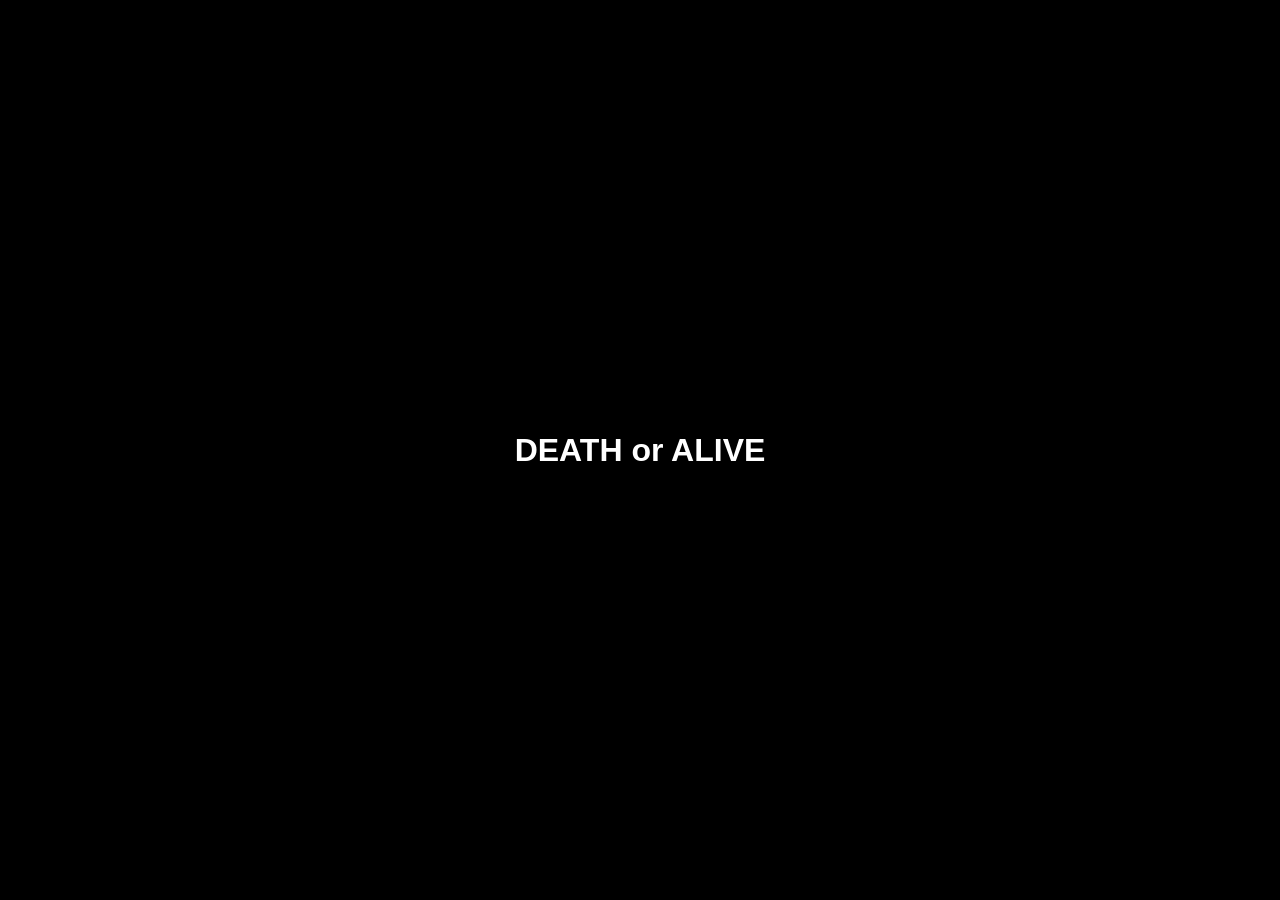
==== index.html @ 9a85c211 "Update index.html" ====
<!DOCTYPE html>
<html lang="en">
<head>
  <meta charset="UTF-8" />
  <meta name="viewport" content="width=device-width, initial-scale=1.0" />
  <title>Death or Alive</title>
  <style>
    * { margin: 0; padding: 0; box-sizing: border-box; }
    html, body {
      width: 100%;
      height: 100%;
      background: black;
      font-family: 'Arial', sans-serif;
      overflow: hidden;
    }
    .screen {
      position: absolute; top: 0; left: 0;
      width: 100%; height: 100%;
      display: none; justify-content: center; align-items: center;
      background: black; color: white;
      flex-direction: column; padding: 20px;
      text-align: center; z-index: 10;
    }
    .fade { animation: fadeIn 2s ease-in-out forwards; }
    @keyframes fadeIn { from { opacity: 0; } to { opacity: 1; } }
    button {
      padding: 12px 24px; margin-top: 20px;
      background: red; border: none; color: white;
      font-size: 1.2em; border-radius: 8px; cursor: pointer;
    }
    .doors {
      display: flex; gap: 20px; flex-wrap: wrap;
      justify-content: center; align-items: center;
    }
    .door {
      font-size: 3em; cursor: pointer;
      background: transparent; border: none;
    }
    .video-container {
      position: absolute; top: 0; left: 0;
      width: 100vw; height: 100vh;
      display: none; justify-content: center; align-items: center;
      background: black; z-index: 20;
    }
    video {
      max-width: 100%; max-height: 100%;
      object-fit: contain;
    }
    #hornyBar {
      width: 80%; height: 20px; background: #333;
      border-radius: 10px; overflow: hidden;
      margin-top: 20px; border: 1px solid white;
    }
    #hornyFill {
      width: 0%; height: 100%;
      background: linear-gradient(to right, pink, red);
    }
  </style>
</head>
<body>
  <div class="screen fade" id="titleSplash"> <h1>DEATH or ALIVE</h1> </div>
  <div class="screen" id="creditSplash"> <h2>Created by Vincë Creation</h2> </div>

  <div class="screen" id="nameInput">
    <h2>Welcome for the game Death or Alive!</h2>
    <p>Enter your name, challenger:</p>
    <input type="text" id="playerName" placeholder="Enter your name" />
    <button onclick="startStory()">Continue</button>
  </div>

  <div class="screen" id="introStory">
    <p id="storyText"></p>
    <button onclick="showMechanics()">Next</button>
    <button onclick="skipToWarning()" style="background: gray;">Skip</button>
  </div>

  <div class="screen" id="mechanics">
    <p id="guideText"></p>
    <button onclick="showWarning()">Proceed</button>
  </div>

  <div class="screen" id="warning">
    <p id="warningText"></p>
    <button onclick="startGame()">Start Now</button>
  </div>

  <div class="screen" id="gameplay">
    <h2 id="levelLabel"></h2>
    <div class="doors" id="doorContainer"></div>
    <div id="hornyBar"><div id="hornyFill"></div></div>
  </div>

  <div class="screen" id="resultScreen">
    <h2 id="resultMessage"></h2>
  </div>

  <div class="video-container" id="videoContainer">
    <video id="doorVideo" autoplay playsinline></video>
  </div>

  <div class="screen" id="doorModal">
    <p>Are you sure? You may regret this choice...</p>
    <button onclick="confirmDoor()">Proceed</button>
    <button onclick="cancelDoor()" style="background: gray;">Cancel</button>
  </div>

  <script>
  const screens = {
    titleSplash: document.getElementById('titleSplash'),
    creditSplash: document.getElementById('creditSplash'),
    nameInput: document.getElementById('nameInput'),
    introStory: document.getElementById('introStory'),
    mechanics: document.getElementById('mechanics'),
    warning: document.getElementById('warning'),
    gameplay: document.getElementById('gameplay'),
    resultScreen: document.getElementById('resultScreen'),
    doorModal: document.getElementById('doorModal'),
  };

  const playerInput = document.getElementById('playerName');
  const storyText = document.getElementById('storyText');
  const guideText = document.getElementById('guideText');
  const warningText = document.getElementById('warningText');
  const levelLabel = document.getElementById('levelLabel');
  const doorContainer = document.getElementById('doorContainer');
  const resultMessage = document.getElementById('resultMessage');
  const videoContainer = document.getElementById('videoContainer');
  const videoPlayer = document.getElementById('doorVideo');
  const hornyFill = document.getElementById('hornyFill');

  const sensual = ["s1.mp4", "s2.mp4", "s3.mp4", "s4.mp4", "s5.mp4"];
  const memes = ["m1.mp4", "m2.mp4", "m3.mp4", "m4.mp4", "m5.mp4"];

  let playerName = "", level = 0, hornyScore = 0, currentChoices = [];
  let selectedDoor = null;

  window.onload = () => {
    screens.titleSplash.style.display = 'flex';
    setTimeout(() => {
      screens.titleSplash.style.display = 'none';
      screens.creditSplash.style.display = 'flex';
      setTimeout(() => {
        screens.creditSplash.style.display = 'none';
        screens.nameInput.style.display = 'flex';
      }, 3000);
    }, 3000);
  };

  function startStory() {
    playerName = playerInput.value || "Player";
    hideAll(); screens.introStory.style.display = 'flex';
    storyText.innerText = `Welcome, ${playerName}... You were chosen. You don't remember anything, but the voice in the dark whispered your name. You awoke in a room lit only by doors. You're trapped in this place, and there's only one way forward: through the game. Make your choices, ${playerName}, but be warned... temptation comes at a cost.`;
  }

  function showMechanics() {
    hideAll(); screens.mechanics.style.display = 'flex';
    guideText.innerText = `Here are the rules:\nEach level gives 4 doors. Behind one is a meme, others may not escape...\nYou can't pause. You can't go back.\nFinish all 5 levels to escape.`;
  }

  function skipToWarning() {
    hideAll(); showWarning();
  }

  function showWarning() {
    hideAll(); screens.warning.style.display = 'flex';
    warningText.innerText = `WARNING, ${playerName}:\nThis game contains psychological traps. If you're not ready, turn back now.\nIf you proceed, you agree to complete all 5 levels.`;
  }

  function startGame() {
    level = 0; hornyScore = 0;
    updateHornyBar();
    nextRound();
  }

  function nextRound() {
    hideAll(); screens.gameplay.style.display = 'flex';
    levelLabel.innerText = `LEVEL ${level + 1}`;
    currentChoices = generateChoicesForLevel(level);
    doorContainer.innerHTML = '';
    currentChoices.forEach((_, i) => {
      const btn = document.createElement('div');
      btn.className = 'door';
      btn.innerText = '🚪';
      btn.onclick = () => openDoorModal(i);
      doorContainer.appendChild(btn);
    });
  }

  function generateChoicesForLevel(levelIndex) {
    const choices = [];
    const sVid = sensual[levelIndex];
    const mVid = memes[levelIndex];

    // Ensure at least one meme and one sensual
    const types = ["sensual", "sensual", "meme", "sensual"];
    for (let i = 0; i < 4; i++) {
      const type = types.sort(() => 0.5 - Math.random())[i];
      choices.push({
        type,
        src: type === 'sensual' ? sVid : mVid
      });
    }
    return choices;
  }

  function openDoorModal(index) {
    selectedDoor = index;
    screens.doorModal.style.display = 'flex';
  }

  function confirmDoor() {
    screens.doorModal.style.display = 'none';
    playVideo(currentChoices[selectedDoor]);
  }

  function cancelDoor() {
    screens.doorModal.style.display = 'none';
  }

  function playVideo(choice) {
    hideAll(); videoContainer.style.display = 'flex';
    videoPlayer.src = choice.src;
    videoPlayer.controls = false;
    videoPlayer.muted = false;
    videoPlayer.play();

    if (choice.type === 'sensual') hornyScore += 1;
    else if (choice.type === 'meme') hornyScore -= 0.5;

    updateHornyBar();

    videoPlayer.onended = () => {
      videoPlayer.pause();
      videoPlayer.currentTime = 0;
      videoContainer.style.display = 'none';

      level++;
      if (level >= 5) endGame();
      else nextRound();
    };
  }

  function updateHornyBar() {
    let score = Math.min(Math.max(hornyScore, 0), 5);
    hornyFill.style.width = (score * 20) + "%";
  }

  function endGame() {
    hideAll(); screens.resultScreen.style.display = 'flex';
    if (hornyScore >= 4.5) resultMessage.innerText = `${playerName}, your lust consumed you. You failed.`;
    else if (hornyScore <= 0.5) resultMessage.innerText = `${playerName}, calm and controlled. You passed.`;
    else resultMessage.innerText = `${playerName}, tempted yet balanced. Interesting...`;
  }

  function hideAll() {
    Object.values(screens).forEach(screen => screen.style.display = 'none');
  }

  document.addEventListener('contextmenu', e => e.preventDefault());
  document.addEventListener('keydown', e => {
    if (['Escape', 'F11'].includes(e.key)) e.preventDefault();
  });
  videoPlayer.addEventListener('seeking', () => { videoPlayer.currentTime = 0; });
  videoPlayer.addEventListener('pause', () => { videoPlayer.play(); });
</script>
</body>
</html>
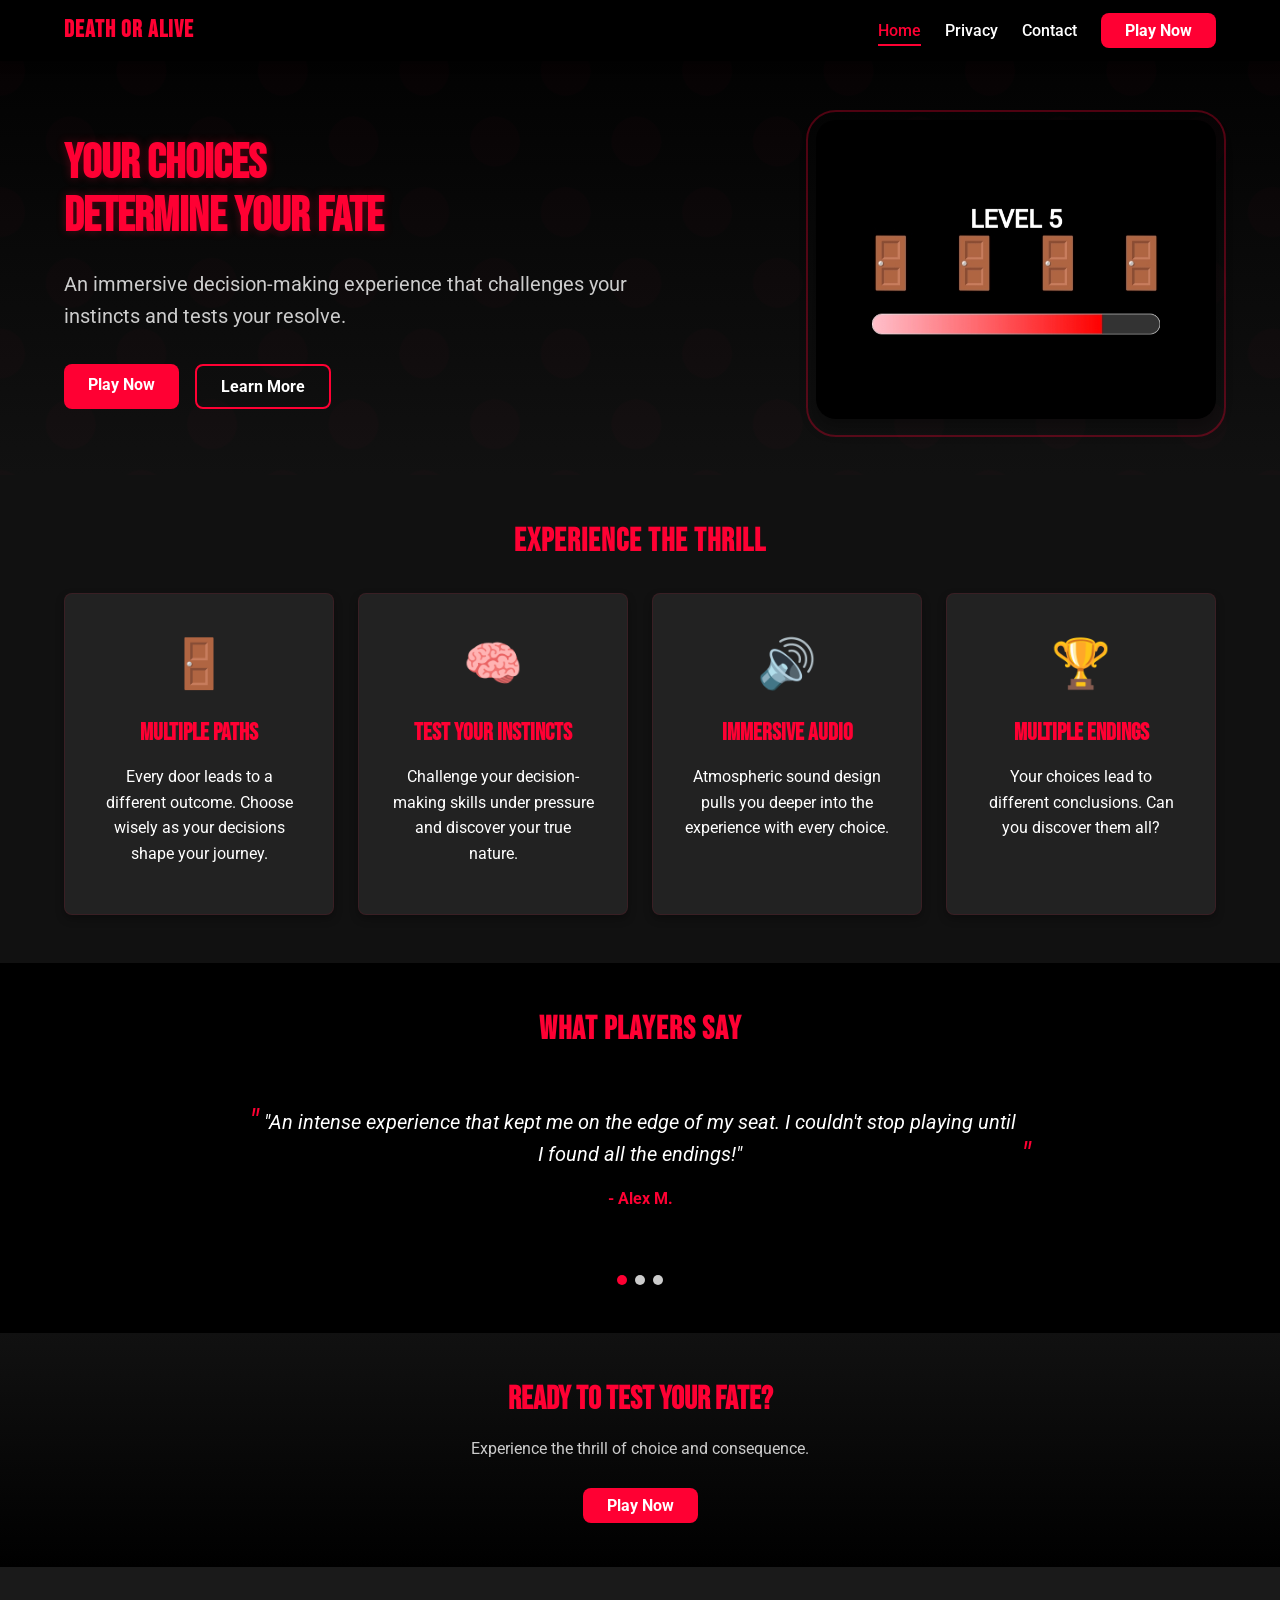
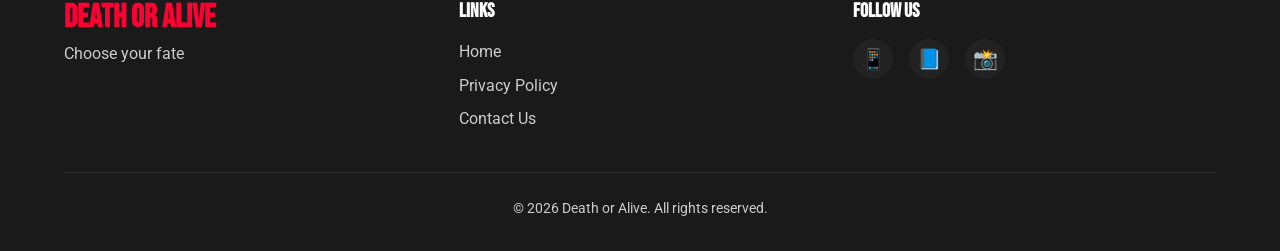
==== commit c87fd041: "Add files via upload" ====
--- a/index.html
+++ b/index.html
@@ -1,267 +1,144 @@
 <!DOCTYPE html>
 <html lang="en">
 <head>
-  <meta charset="UTF-8" />
-  <meta name="viewport" content="width=device-width, initial-scale=1.0" />
-  <title>Death or Alive</title>
-  <style>
-    * { margin: 0; padding: 0; box-sizing: border-box; }
-    html, body {
-      width: 100%;
-      height: 100%;
-      background: black;
-      font-family: 'Arial', sans-serif;
-      overflow: hidden;
-    }
-    .screen {
-      position: absolute; top: 0; left: 0;
-      width: 100%; height: 100%;
-      display: none; justify-content: center; align-items: center;
-      background: black; color: white;
-      flex-direction: column; padding: 20px;
-      text-align: center; z-index: 10;
-    }
-    .fade { animation: fadeIn 2s ease-in-out forwards; }
-    @keyframes fadeIn { from { opacity: 0; } to { opacity: 1; } }
-    button {
-      padding: 12px 24px; margin-top: 20px;
-      background: red; border: none; color: white;
-      font-size: 1.2em; border-radius: 8px; cursor: pointer;
-    }
-    .doors {
-      display: flex; gap: 20px; flex-wrap: wrap;
-      justify-content: center; align-items: center;
-    }
-    .door {
-      font-size: 3em; cursor: pointer;
-      background: transparent; border: none;
-    }
-    .video-container {
-      position: absolute; top: 0; left: 0;
-      width: 100vw; height: 100vh;
-      display: none; justify-content: center; align-items: center;
-      background: black; z-index: 20;
-    }
-    video {
-      max-width: 100%; max-height: 100%;
-      object-fit: contain;
-    }
-    #hornyBar {
-      width: 80%; height: 20px; background: #333;
-      border-radius: 10px; overflow: hidden;
-      margin-top: 20px; border: 1px solid white;
-    }
-    #hornyFill {
-      width: 0%; height: 100%;
-      background: linear-gradient(to right, pink, red);
-    }
-  </style>
+  <meta charset="UTF-8">
+  <meta name="viewport" content="width=device-width, initial-scale=1.0">
+  <title>Death or Alive - Choose Your Fate</title>
+  <link rel="stylesheet" href="style.css">
+  <link rel="preconnect" href="https://fonts.googleapis.com">
+  <link rel="preconnect" href="https://fonts.gstatic.com" crossorigin>
+  <link href="https://fonts.googleapis.com/css2?family=Bebas+Neue&family=Roboto:wght@300;400;500;700&display=swap" rel="stylesheet">
 </head>
 <body>
-  <div class="screen fade" id="titleSplash"> <h1>DEATH or ALIVE</h1> </div>
-  <div class="screen" id="creditSplash"> <h2>Created by Vincë Creation</h2> </div>
+  <header>
+    <div class="container">
+      <div class="logo">
+        <h1>Death or Alive</h1>
+      </div>
+      <nav>
+        <ul>
+          <li><a href="home.html" class="active">Home</a></li>
+          <li><a href="privacy.html">Privacy</a></li>
+          <li><a href="contact.html">Contact</a></li>
+          <li><a href="game.html" class="cta-button">Play Now</a></li>
+        </ul>
+      </nav>
+      <div class="menu-toggle">
+        <span></span>
+        <span></span>
+        <span></span>
+      </div>
+    </div>
+  </header>
 
-  <div class="screen" id="nameInput">
-    <h2>Welcome for the game Death or Alive!</h2>
-    <p>Enter your name, challenger:</p>
-    <input type="text" id="playerName" placeholder="Enter your name" />
-    <button onclick="startStory()">Continue</button>
-  </div>
+  <section class="hero">
+    <div class="container">
+      <div class="hero-content">
+        <h2>Your Choices<br>Determine Your Fate</h2>
+        <p>An immersive decision-making experience that challenges your instincts and tests your resolve.</p>
+        <div class="cta-buttons">
+          <a href="game.html" class="cta-button">Play Now</a>
+          <a href="#features" class="secondary-button">Learn More</a>
+        </div>
+      </div>
+      <div class="hero-image">
+        <img src="ss.jpg" class="app-screenshot">
+        <div class="app-frame"></div>
+      </div>
+    </div>
+  </section>
 
-  <div class="screen" id="introStory">
-    <p id="storyText"></p>
-    <button onclick="showMechanics()">Next</button>
-    <button onclick="skipToWarning()" style="background: gray;">Skip</button>
-  </div>
+  <section id="features" class="features">
+    <div class="container">
+      <h2 class="section-title">Experience the Thrill</h2>
+      <div class="feature-grid">
+        <div class="feature-card">
+          <div class="feature-icon">🚪</div>
+          <h3>Multiple Paths</h3>
+          <p>Every door leads to a different outcome. Choose wisely as your decisions shape your journey.</p>
+        </div>
+        <div class="feature-card">
+          <div class="feature-icon">🧠</div>
+          <h3>Test Your Instincts</h3>
+          <p>Challenge your decision-making skills under pressure and discover your true nature.</p>
+        </div>
+        <div class="feature-card">
+          <div class="feature-icon">🔊</div>
+          <h3>Immersive Audio</h3>
+          <p>Atmospheric sound design pulls you deeper into the experience with every choice.</p>
+        </div>
+        <div class="feature-card">
+          <div class="feature-icon">🏆</div>
+          <h3>Multiple Endings</h3>
+          <p>Your choices lead to different conclusions. Can you discover them all?</p>
+        </div>
+      </div>
+    </div>
+  </section>
 
-  <div class="screen" id="mechanics">
-    <p id="guideText"></p>
-    <button onclick="showWarning()">Proceed</button>
-  </div>
+  <section class="testimonials">
+    <div class="container">
+      <h2 class="section-title">What Players Say</h2>
+      <div class="testimonial-slider">
+        <div class="testimonial">
+          <p class="quote">"An intense experience that kept me on the edge of my seat. I couldn't stop playing until I found all the endings!"</p>
+          <p class="author">- Alex M.</p>
+        </div>
+        <div class="testimonial">
+          <p class="quote">"The atmosphere is incredible. I've never played anything quite like this before."</p>
+          <p class="author">- Jamie K.</p>
+        </div>
+        <div class="testimonial">
+          <p class="quote">"A unique concept executed brilliantly. The choices feel meaningful and the consequences are surprising."</p>
+          <p class="author">- Taylor R.</p>
+        </div>
+      </div>
+      <div class="slider-dots">
+        <span class="dot active"></span>
+        <span class="dot"></span>
+        <span class="dot"></span>
+      </div>
+    </div>
+  </section>
 
-  <div class="screen" id="warning">
-    <p id="warningText"></p>
-    <button onclick="startGame()">Start Now</button>
-  </div>
+  <section class="download">
+    <div class="container">
+      <h2>Ready to Test Your Fate?</h2>
+      <p>Experience the thrill of choice and consequence.</p>
+      <a href="game.html" class="cta-button">Play Now</a>
+    </div>
+  </section>
 
-  <div class="screen" id="gameplay">
-    <h2 id="levelLabel"></h2>
-    <div class="doors" id="doorContainer"></div>
-    <div id="hornyBar"><div id="hornyFill"></div></div>
-  </div>
+  <footer>
+    <div class="container">
+      <div class="footer-content">
+        <div class="footer-logo">
+          <h2>Death or Alive</h2>
+          <p>Choose your fate</p>
+        </div>
+        <div class="footer-links">
+          <h3>Links</h3>
+          <ul>
+            <li><a href="home.html">Home</a></li>
+            <li><a href="privacy.html">Privacy Policy</a></li>
+            <li><a href="contact.html">Contact Us</a></li>
+          </ul>
+        </div>
+        <div class="footer-social">
+          <h3>Follow Us</h3>
+          <div class="social-icons">
+            <a href="#" class="social-icon">📱</a>
+            <a href="#" class="social-icon">📘</a>
+            <a href="#" class="social-icon">📸</a>
+          </div>
+        </div>
+      </div>
+      <div class="footer-bottom">
+        <p>&copy; 2023 Death or Alive. All rights reserved.</p>
+      </div>
+    </div>
+  </footer>
 
-  <div class="screen" id="resultScreen">
-    <h2 id="resultMessage"></h2>
-  </div>
-
-  <div class="video-container" id="videoContainer">
-    <video id="doorVideo" autoplay playsinline></video>
-  </div>
-
-  <div class="screen" id="doorModal">
-    <p>Are you sure? You may regret this choice...</p>
-    <button onclick="confirmDoor()">Proceed</button>
-    <button onclick="cancelDoor()" style="background: gray;">Cancel</button>
-  </div>
-
-  <script>
-  const screens = {
-    titleSplash: document.getElementById('titleSplash'),
-    creditSplash: document.getElementById('creditSplash'),
-    nameInput: document.getElementById('nameInput'),
-    introStory: document.getElementById('introStory'),
-    mechanics: document.getElementById('mechanics'),
-    warning: document.getElementById('warning'),
-    gameplay: document.getElementById('gameplay'),
-    resultScreen: document.getElementById('resultScreen'),
-    doorModal: document.getElementById('doorModal'),
-  };
-
-  const playerInput = document.getElementById('playerName');
-  const storyText = document.getElementById('storyText');
-  const guideText = document.getElementById('guideText');
-  const warningText = document.getElementById('warningText');
-  const levelLabel = document.getElementById('levelLabel');
-  const doorContainer = document.getElementById('doorContainer');
-  const resultMessage = document.getElementById('resultMessage');
-  const videoContainer = document.getElementById('videoContainer');
-  const videoPlayer = document.getElementById('doorVideo');
-  const hornyFill = document.getElementById('hornyFill');
-
-  const sensual = ["s1.mp4", "s2.mp4", "s3.mp4", "s4.mp4", "s5.mp4"];
-  const memes = ["m1.mp4", "m2.mp4", "m3.mp4", "m4.mp4", "m5.mp4"];
-
-  let playerName = "", level = 0, hornyScore = 0, currentChoices = [];
-  let selectedDoor = null;
-
-  window.onload = () => {
-    screens.titleSplash.style.display = 'flex';
-    setTimeout(() => {
-      screens.titleSplash.style.display = 'none';
-      screens.creditSplash.style.display = 'flex';
-      setTimeout(() => {
-        screens.creditSplash.style.display = 'none';
-        screens.nameInput.style.display = 'flex';
-      }, 3000);
-    }, 3000);
-  };
-
-  function startStory() {
-    playerName = playerInput.value || "Player";
-    hideAll(); screens.introStory.style.display = 'flex';
-    storyText.innerText = `Welcome, ${playerName}... You were chosen. You don't remember anything, but the voice in the dark whispered your name. You awoke in a room lit only by doors. You're trapped in this place, and there's only one way forward: through the game. Make your choices, ${playerName}, but be warned... temptation comes at a cost.`;
-  }
-
-  function showMechanics() {
-    hideAll(); screens.mechanics.style.display = 'flex';
-    guideText.innerText = `Here are the rules:\nEach level gives 4 doors. Behind one is a meme, others may not escape...\nYou can't pause. You can't go back.\nFinish all 5 levels to escape.`;
-  }
-
-  function skipToWarning() {
-    hideAll(); showWarning();
-  }
-
-  function showWarning() {
-    hideAll(); screens.warning.style.display = 'flex';
-    warningText.innerText = `WARNING, ${playerName}:\nThis game contains psychological traps. If you're not ready, turn back now.\nIf you proceed, you agree to complete all 5 levels.`;
-  }
-
-  function startGame() {
-    level = 0; hornyScore = 0;
-    updateHornyBar();
-    nextRound();
-  }
-
-  function nextRound() {
-    hideAll(); screens.gameplay.style.display = 'flex';
-    levelLabel.innerText = `LEVEL ${level + 1}`;
-    currentChoices = generateChoicesForLevel(level);
-    doorContainer.innerHTML = '';
-    currentChoices.forEach((_, i) => {
-      const btn = document.createElement('div');
-      btn.className = 'door';
-      btn.innerText = '🚪';
-      btn.onclick = () => openDoorModal(i);
-      doorContainer.appendChild(btn);
-    });
-  }
-
-  function generateChoicesForLevel(levelIndex) {
-    const choices = [];
-    const sVid = sensual[levelIndex];
-    const mVid = memes[levelIndex];
-
-    // Ensure at least one meme and one sensual
-    const types = ["sensual", "sensual", "meme", "sensual"];
-    for (let i = 0; i < 4; i++) {
-      const type = types.sort(() => 0.5 - Math.random())[i];
-      choices.push({
-        type,
-        src: type === 'sensual' ? sVid : mVid
-      });
-    }
-    return choices;
-  }
-
-  function openDoorModal(index) {
-    selectedDoor = index;
-    screens.doorModal.style.display = 'flex';
-  }
-
-  function confirmDoor() {
-    screens.doorModal.style.display = 'none';
-    playVideo(currentChoices[selectedDoor]);
-  }
-
-  function cancelDoor() {
-    screens.doorModal.style.display = 'none';
-  }
-
-  function playVideo(choice) {
-    hideAll(); videoContainer.style.display = 'flex';
-    videoPlayer.src = choice.src;
-    videoPlayer.controls = false;
-    videoPlayer.muted = false;
-    videoPlayer.play();
-
-    if (choice.type === 'sensual') hornyScore += 1;
-    else if (choice.type === 'meme') hornyScore -= 0.5;
-
-    updateHornyBar();
-
-    videoPlayer.onended = () => {
-      videoPlayer.pause();
-      videoPlayer.currentTime = 0;
-      videoContainer.style.display = 'none';
-
-      level++;
-      if (level >= 5) endGame();
-      else nextRound();
-    };
-  }
-
-  function updateHornyBar() {
-    let score = Math.min(Math.max(hornyScore, 0), 5);
-    hornyFill.style.width = (score * 20) + "%";
-  }
-
-  function endGame() {
-    hideAll(); screens.resultScreen.style.display = 'flex';
-    if (hornyScore >= 4.5) resultMessage.innerText = `${playerName}, your lust consumed you. You failed.`;
-    else if (hornyScore <= 0.5) resultMessage.innerText = `${playerName}, calm and controlled. You passed.`;
-    else resultMessage.innerText = `${playerName}, tempted yet balanced. Interesting...`;
-  }
-
-  function hideAll() {
-    Object.values(screens).forEach(screen => screen.style.display = 'none');
-  }
-
-  document.addEventListener('contextmenu', e => e.preventDefault());
-  document.addEventListener('keydown', e => {
-    if (['Escape', 'F11'].includes(e.key)) e.preventDefault();
-  });
-  videoPlayer.addEventListener('seeking', () => { videoPlayer.currentTime = 0; });
-  videoPlayer.addEventListener('pause', () => { videoPlayer.play(); });
-</script>
+  <script src="script.js"></script>
 </body>
 </html>
--- a/style.css
+++ b/style.css
@@ -0,0 +1,761 @@
+/* Base Styles */
+:root {
+  --primary: #ff0033;
+  --primary-dark: #cc0029;
+  --secondary: #1a1a1a;
+  --text: #ffffff;
+  --text-secondary: #cccccc;
+  --background: #000000;
+  --background-light: #111111;
+  --background-lighter: #222222;
+  --danger: #ff3333;
+  --success: #33cc33;
+  --warning: #ffcc00;
+  --border-radius: 8px;
+  --spacing-xs: 4px;
+  --spacing-sm: 8px;
+  --spacing-md: 16px;
+  --spacing-lg: 24px;
+  --spacing-xl: 32px;
+  --spacing-xxl: 48px;
+  --font-size-xs: 0.75rem;
+  --font-size-sm: 0.875rem;
+  --font-size-md: 1rem;
+  --font-size-lg: 1.25rem;
+  --font-size-xl: 1.5rem;
+  --font-size-xxl: 2rem;
+  --font-size-huge: 3rem;
+  --shadow-sm: 0 2px 4px rgba(0, 0, 0, 0.3);
+  --shadow-md: 0 4px 8px rgba(0, 0, 0, 0.3);
+  --shadow-lg: 0 8px 16px rgba(0, 0, 0, 0.3);
+  --transition-fast: 0.2s ease;
+  --transition-normal: 0.3s ease;
+  --transition-slow: 0.5s ease;
+}
+
+* {
+  margin: 0;
+  padding: 0;
+  box-sizing: border-box;
+}
+
+html {
+  scroll-behavior: smooth;
+}
+
+body {
+  font-family: 'Roboto', sans-serif;
+  background-color: var(--background);
+  color: var(--text);
+  line-height: 1.6;
+  overflow-x: hidden;
+}
+
+.container {
+  width: 100%;
+  max-width: 1200px;
+  margin: 0 auto;
+  padding: 0 var(--spacing-lg);
+}
+
+a {
+  color: var(--primary);
+  text-decoration: none;
+  transition: color var(--transition-fast);
+}
+
+a:hover {
+  color: var(--primary-dark);
+}
+
+ul {
+  list-style: none;
+}
+
+img {
+  max-width: 100%;
+  height: auto;
+}
+
+/* Typography */
+h1, h2, h3, h4, h5, h6 {
+  font-family: 'Bebas Neue', sans-serif;
+  margin-bottom: var(--spacing-md);
+  line-height: 1.2;
+}
+
+h1 {
+  font-size: var(--font-size-huge);
+}
+
+h2 {
+  font-size: var(--font-size-xxl);
+}
+
+h3 {
+  font-size: var(--font-size-xl);
+}
+
+p {
+  margin-bottom: var(--spacing-md);
+}
+
+.section-title {
+  text-align: center;
+  margin-bottom: var(--spacing-xl);
+  color: var(--primary);
+  text-transform: uppercase;
+  letter-spacing: 1px;
+}
+
+/* Header & Navigation */
+header {
+  background-color: rgba(0, 0, 0, 0.9);
+  position: fixed;
+  top: 0;
+  left: 0;
+  width: 100%;
+  z-index: 1000;
+  box-shadow: var(--shadow-md);
+}
+
+header .container {
+  display: flex;
+  justify-content: space-between;
+  align-items: center;
+  padding: var(--spacing-md) var(--spacing-lg);
+}
+
+.logo h1 {
+  font-size: var(--font-size-xl);
+  margin: 0;
+  color: var(--primary);
+  text-transform: uppercase;
+  letter-spacing: 1px;
+}
+
+nav ul {
+  display: flex;
+  align-items: center;
+}
+
+nav ul li {
+  margin-left: var(--spacing-lg);
+}
+
+nav ul li a {
+  color: var(--text);
+  font-weight: 500;
+  position: relative;
+  padding: var(--spacing-xs) 0;
+}
+
+nav ul li a:hover {
+  color: var(--primary);
+}
+
+nav ul li a.active {
+  color: var(--primary);
+}
+
+nav ul li a.active::after {
+  content: '';
+  position: absolute;
+  bottom: -2px;
+  left: 0;
+  width: 100%;
+  height: 2px;
+  background-color: var(--primary);
+}
+
+.cta-button {
+  background-color: var(--primary);
+  color: var(--text) !important;
+  padding: var(--spacing-sm) var(--spacing-lg);
+  border-radius: var(--border-radius);
+  font-weight: 700;
+  transition: background-color var(--transition-fast);
+}
+
+.cta-button:hover {
+  background-color: var(--primary-dark);
+}
+
+.menu-toggle {
+  display: none;
+  flex-direction: column;
+  cursor: pointer;
+}
+
+.menu-toggle span {
+  display: block;
+  width: 25px;
+  height: 3px;
+  background-color: var(--text);
+  margin-bottom: 5px;
+  border-radius: 3px;
+  transition: all var(--transition-fast);
+}
+
+/* Hero Section */
+.hero {
+  padding: 120px 0 var(--spacing-xxl);
+  background: linear-gradient(to bottom, var(--background), var(--background-light));
+  position: relative;
+  overflow: hidden;
+}
+
+.hero::before {
+  content: '';
+  position: absolute;
+  top: 0;
+  left: 0;
+  width: 100%;
+  height: 100%;
+  background: url('[data-uri]');
+  opacity: 0.3;
+  z-index: 0;
+}
+
+.hero .container {
+  display: flex;
+  align-items: center;
+  justify-content: space-between;
+  position: relative;
+  z-index: 1;
+}
+
+.hero-content {
+  flex: 1;
+  max-width: 600px;
+}
+
+.hero-content h2 {
+  font-size: var(--font-size-huge);
+  color: var(--primary);
+  margin-bottom: var(--spacing-lg);
+  text-transform: uppercase;
+  line-height: 1.1;
+  text-shadow: 0 0 10px rgba(255, 0, 51, 0.3);
+}
+
+.hero-content p {
+  font-size: var(--font-size-lg);
+  margin-bottom: var(--spacing-xl);
+  color: var(--text-secondary);
+}
+
+.cta-buttons {
+  display: flex;
+  gap: var(--spacing-md);
+}
+
+.secondary-button {
+  background-color: transparent;
+  color: var(--text);
+  padding: var(--spacing-sm) var(--spacing-lg);
+  border-radius: var(--border-radius);
+  font-weight: 700;
+  border: 2px  var(--spacing-lg);
+  border-radius: var(--border-radius);
+  font-weight: 700;
+  border: 2px solid var(--primary);
+  transition: all var(--transition-fast);
+}
+
+.secondary-button:hover {
+  background-color: var(--primary);
+  color: var(--text);
+}
+
+.hero-image {
+  flex: 1;
+  max-width: 400px;
+  position: relative;
+  margin-left: var(--spacing-xl);
+}
+
+.app-screenshot {
+  width: 100%;
+  border-radius: 20px;
+  box-shadow: var(--shadow-lg);
+}
+
+.app-frame {
+  position: absolute;
+  top: -10px;
+  left: -10px;
+  right: -10px;
+  bottom: -10px;
+  border: 2px solid rgba(255, 0, 51, 0.3);
+  border-radius: 30px;
+  pointer-events: none;
+}
+
+/* Features Section */
+.features {
+  padding: var(--spacing-xxl) 0;
+  background-color: var(--background-light);
+}
+
+.feature-grid {
+  display: grid;
+  grid-template-columns: repeat(auto-fit, minmax(250px, 1fr));
+  gap: var(--spacing-lg);
+}
+
+.feature-card {
+  background-color: var(--background-lighter);
+  border-radius: var(--border-radius);
+  padding: var(--spacing-xl);
+  text-align: center;
+  box-shadow: var(--shadow-md);
+  transition: transform var(--transition-normal);
+  border: 1px solid rgba(255, 0, 51, 0.1);
+}
+
+.feature-card:hover {
+  transform: translateY(-5px);
+}
+
+.feature-icon {
+  font-size: var(--font-size-huge);
+  margin-bottom: var(--spacing-md);
+}
+
+.feature-card h3 {
+  color: var(--primary);
+  margin-bottom: var(--spacing-md);
+}
+
+/* Testimonials Section */
+.testimonials {
+  padding: var(--spacing-xxl) 0;
+  background-color: var(--background);
+}
+
+.testimonial-slider {
+  max-width: 800px;
+  margin: 0 auto;
+  position: relative;
+}
+
+.testimonial {
+  text-align: center;
+  padding: var(--spacing-lg);
+}
+
+.quote {
+  font-size: var(--font-size-lg);
+  font-style: italic;
+  margin-bottom: var(--spacing-md);
+  position: relative;
+}
+
+.quote::before,
+.quote::after {
+  content: '"';
+  color: var(--primary);
+  font-size: var(--font-size-xxl);
+  position: absolute;
+}
+
+.quote::before {
+  left: -15px;
+  top: -10px;
+}
+
+.quote::after {
+  right: -15px;
+  bottom: -10px;
+}
+
+.author {
+  color: var(--primary);
+  font-weight: 700;
+}
+
+.slider-dots {
+  display: flex;
+  justify-content: center;
+  margin-top: var(--spacing-lg);
+}
+
+.dot {
+  width: 10px;
+  height: 10px;
+  background-color: var(--text-secondary);
+  border-radius: 50%;
+  margin: 0 var(--spacing-xs);
+  cursor: pointer;
+  transition: background-color var(--transition-fast);
+}
+
+.dot.active {
+  background-color: var(--primary);
+}
+
+/* Download Section */
+.download {
+  padding: var(--spacing-xxl) 0;
+  background: linear-gradient(to top, var(--background), var(--background-light));
+  text-align: center;
+}
+
+.download h2 {
+  color: var(--primary);
+  margin-bottom: var(--spacing-md);
+}
+
+.download p {
+  max-width: 600px;
+  margin: 0 auto var(--spacing-xl);
+  color: var(--text-secondary);
+}
+
+/* Footer */
+footer {
+  background-color: var(--secondary);
+  padding: var(--spacing-xl) 0 var(--spacing-md);
+}
+
+.footer-content {
+  display: grid;
+  grid-template-columns: repeat(auto-fit, minmax(200px, 1fr));
+  gap: var(--spacing-xl);
+  margin-bottom: var(--spacing-xl);
+}
+
+.footer-logo h2 {
+  color: var(--primary);
+  margin-bottom: var(--spacing-xs);
+}
+
+.footer-logo p {
+  color: var(--text-secondary);
+}
+
+.footer-links h3,
+.footer-social h3 {
+  color: var(--text);
+  margin-bottom: var(--spacing-md);
+  font-size: var(--font-size-lg);
+}
+
+.footer-links ul li {
+  margin-bottom: var(--spacing-sm);
+}
+
+.footer-links ul li a {
+  color: var(--text-secondary);
+}
+
+.footer-links ul li a:hover {
+  color: var(--primary);
+}
+
+.social-icons {
+  display: flex;
+  gap: var(--spacing-md);
+}
+
+.social-icon {
+  display: flex;
+  align-items: center;
+  justify-content: center;
+  width: 40px;
+  height: 40px;
+  background-color: var(--background-lighter);
+  border-radius: 50%;
+  transition: background-color var(--transition-fast);
+  font-size: var(--font-size-lg);
+}
+
+.social-icon:hover {
+  background-color: var(--primary);
+  color: var(--text);
+}
+
+.footer-bottom {
+  text-align: center;
+  padding-top: var(--spacing-lg);
+  border-top: 1px solid rgba(255, 255, 255, 0.1);
+  color: var(--text-secondary);
+  font-size: var(--font-size-sm);
+}
+
+/* Page Header */
+.page-header {
+  padding: 120px 0 var(--spacing-xl);
+  background: linear-gradient(to bottom, var(--background), var(--background-light));
+  text-align: center;
+}
+
+.page-header h1 {
+  color: var(--primary);
+  text-transform: uppercase;
+  letter-spacing: 2px;
+}
+
+/* Privacy Policy Page */
+.privacy-content {
+  padding: var(--spacing-xl) 0 var(--spacing-xxl);
+  background-color: var(--background-light);
+}
+
+.policy-section {
+  margin-bottom: var(--spacing-xl);
+  background-color: var(--background-lighter);
+  padding: var(--spacing-lg);
+  border-radius: var(--border-radius);
+  box-shadow: var(--shadow-sm);
+}
+
+.policy-section h2 {
+  color: var(--primary);
+  margin-bottom: var(--spacing-md);
+}
+
+.policy-section h3 {
+  color: var(--text);
+  font-size: var(--font-size-lg);
+  margin: var(--spacing-lg) 0 var(--spacing-sm);
+}
+
+.policy-section ul,
+.policy-section ol {
+  margin-left: var(--spacing-xl);
+  margin-bottom: var(--spacing-md);
+}
+
+.policy-section li {
+  margin-bottom: var(--spacing-xs);
+}
+
+/* Contact Page */
+.contact-content {
+  padding: var(--spacing-xl) 0 var(--spacing-xxl);
+  background-color: var(--background-light);
+}
+
+.contact-grid {
+  display: grid;
+  grid-template-columns: 1fr 1fr;
+  gap: var(--spacing-xl);
+}
+
+.contact-info h2,
+.contact-form h2 {
+  color: var(--primary);
+  margin-bottom: var(--spacing-lg);
+}
+
+.contact-methods {
+  margin: var(--spacing-xl) 0;
+}
+
+.contact-method {
+  display: flex;
+  align-items: flex-start;
+  margin-bottom: var(--spacing-lg);
+}
+
+.method-icon {
+  font-size: var(--font-size-xl);
+  margin-right: var(--spacing-md);
+  color: var(--primary);
+}
+
+.method-details h3 {
+  margin-bottom: var(--spacing-xs);
+  font-size: var(--font-size-lg);
+}
+
+.faq-preview {
+  background-color: var(--background-lighter);
+  padding: var(--spacing-lg);
+  border-radius: var(--border-radius);
+  margin-top: var(--spacing-xl);
+}
+
+.faq-item {
+  margin-bottom: var(--spacing-md);
+}
+
+.faq-item h4 {
+  color: var(--primary);
+  margin-bottom: var(--spacing-xs);
+  font-size: var(--font-size-md);
+}
+
+.faq-item p {
+  margin-bottom: var(--spacing-md);
+  font-size: var(--font-size-sm);
+}
+
+.form-group {
+  margin-bottom: var(--spacing-md);
+}
+
+.form-group label {
+  display: block;
+  margin-bottom: var(--spacing-xs);
+  color: var(--text-secondary);
+}
+
+.form-group input,
+.form-group select,
+.form-group textarea {
+  width: 100%;
+  padding: var(--spacing-md);
+  background-color: var(--background);
+  border: 1px solid rgba(255, 255, 255, 0.1);
+  border-radius: var(--border-radius);
+  color: var(--text);
+  font-size: var(--font-size-md);
+}
+
+.form-group input:focus,
+.form-group select:focus,
+.form-group textarea:focus {
+  outline: none;
+  border-color: var(--primary);
+}
+
+.checkbox-group {
+  display: flex;
+  align-items: center;
+}
+
+.checkbox-group input {
+  width: auto;
+  margin-right: var(--spacing-sm);
+}
+
+.checkbox-group label {
+  margin-bottom: 0;
+}
+
+.submit-button {
+  background-color: var(--primary);
+  color: var(--text);
+  padding: var(--spacing-md) var(--spacing-xl);
+  border: none;
+  border-radius: var(--border-radius);
+  font-size: var(--font-size-md);
+  font-weight: 700;
+  cursor: pointer;
+  transition: background-color var(--transition-fast);
+}
+
+.submit-button:hover {
+  background-color: var(--primary-dark);
+}
+
+.form-success {
+  display: none;
+  background-color: var(--success);
+  color: var(--text);
+  padding: var(--spacing-lg);
+  border-radius: var(--border-radius);
+  text-align: center;
+  margin-top: var(--spacing-lg);
+}
+
+/* Responsive Styles */
+@media (max-width: 992px) {
+  .hero .container {
+    flex-direction: column;
+    text-align: center;
+  }
+  
+  .hero-content {
+    margin-bottom: var(--spacing-xl);
+  }
+  
+  .hero-image {
+    margin-left: 0;
+  }
+  
+  .cta-buttons {
+    justify-content: center;
+  }
+  
+  .contact-grid {
+    grid-template-columns: 1fr;
+  }
+  
+  .contact-info {
+    margin-bottom: var(--spacing-xl);
+  }
+}
+
+@media (max-width: 768px) {
+  header .container {
+    flex-wrap: wrap;
+  }
+  
+  .menu-toggle {
+    display: flex;
+  }
+  
+  nav {
+    width: 100%;
+    max-height: 0;
+    overflow: hidden;
+    transition: max-height var(--transition-normal);
+  }
+  
+  nav.active {
+    max-height: 300px;
+  }
+  
+  nav ul {
+    flex-direction: column;
+    align-items: flex-start;
+    padding: var(--spacing-md) 0;
+  }
+  
+  nav ul li {
+    margin: var(--spacing-xs) 0;
+    width: 100%;
+  }
+  
+  nav ul li a {
+    display: block;
+    padding: var(--spacing-sm) 0;
+  }
+  
+  .feature-grid {
+    grid-template-columns: 1fr;
+  }
+  
+  .footer-content {
+    grid-template-columns: 1fr;
+    gap: var(--spacing-lg);
+  }
+}
+
+@media (max-width: 480px) {
+  :root {
+    --font-size-huge: 2.5rem;
+    --font-size-xxl: 1.75rem;
+    --font-size-xl: 1.25rem;
+  }
+  
+  .hero {
+    padding: 100px 0 var(--spacing-xl);
+  }
+  
+  .cta-buttons {
+    flex-direction: column;
+    gap: var(--spacing-sm);
+  }
+  
+  .policy-section {
+    padding: var(--spacing-md);
+  }
+}
+audio {
+  display: none;
+}
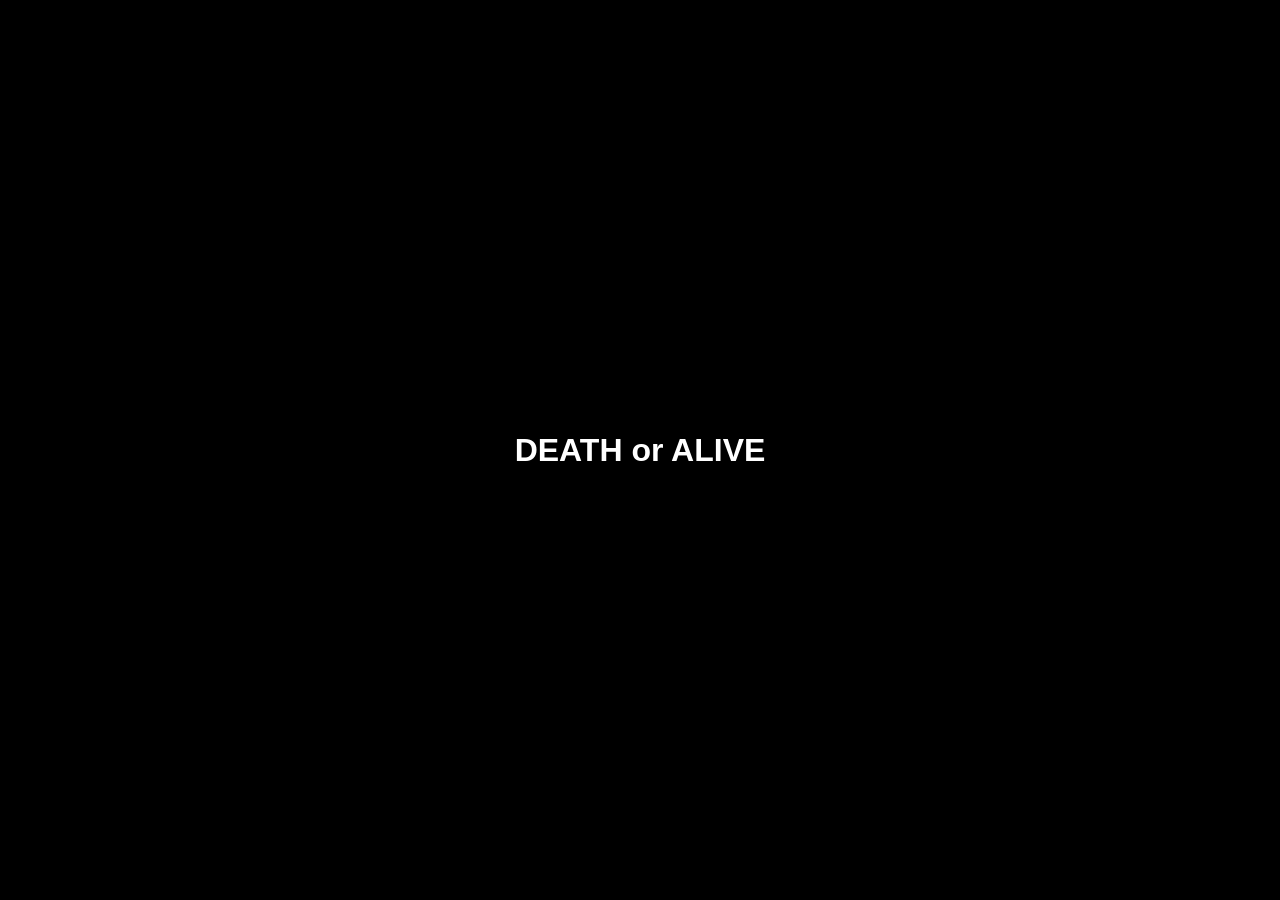
==== commit 9b20639b: "Add files via upload" ====
--- a/index.html
+++ b/index.html
@@ -1,144 +1,399 @@
 <!DOCTYPE html>
 <html lang="en">
 <head>
-  <meta charset="UTF-8">
-  <meta name="viewport" content="width=device-width, initial-scale=1.0">
-  <title>Death or Alive - Choose Your Fate</title>
-  <link rel="stylesheet" href="style.css">
-  <link rel="preconnect" href="https://fonts.googleapis.com">
-  <link rel="preconnect" href="https://fonts.gstatic.com" crossorigin>
-  <link href="https://fonts.googleapis.com/css2?family=Bebas+Neue&family=Roboto:wght@300;400;500;700&display=swap" rel="stylesheet">
+  <meta charset="UTF-8" />
+  <meta name="viewport" content="width=device-width, initial-scale=1.0" />
+  <title>Death or Alive</title>
+  <style>
+    * { margin: 0; padding: 0; box-sizing: border-box; }
+    html, body {
+      width: 100%;
+      height: 100%;
+      background: black;
+      font-family: 'Arial', sans-serif;
+      overflow: hidden;
+    }
+    .screen {
+      position: absolute; top: 0; left: 0;
+      width: 100%; height: 100%;
+      display: none; justify-content: center; align-items: center;
+      background: black; color: white;
+      flex-direction: column; padding: 20px;
+      text-align: center; z-index: 10;
+    }
+    .fade { animation: fadeIn 2s ease-in-out forwards; }
+    @keyframes fadeIn { from { opacity: 0; } to { opacity: 1; } }
+    button {
+      padding: 12px 24px; margin-top: 20px;
+      background: red; border: none; color: white;
+      font-size: 1.2em; border-radius: 8px; cursor: pointer;
+    }
+    .doors {
+      display: flex; gap: 20px; flex-wrap: wrap;
+      justify-content: center; align-items: center;
+    }
+    .door {
+      font-size: 3em; cursor: pointer;
+      background: transparent; border: none;
+    }
+    .video-container {
+      position: absolute; top: 0; left: 0;
+      width: 100vw; height: 100vh;
+      display: none; justify-content: center; align-items: center;
+      background: black; z-index: 20;
+    }
+    video {
+      max-width: 100%; max-height: 100%;
+      object-fit: contain;
+    }
+    #hornyBar {
+      width: 80%; height: 20px; background: #333;
+      border-radius: 10px; overflow: hidden;
+      margin-top: 20px; border: 1px solid white;
+    }
+    #hornyFill {
+      width: 0%; height: 100%;
+      background: linear-gradient(to right, pink, red);
+    }
+    @import url('https://fonts.googleapis.com/css2?family=Creepster&display=swap');
+
+@keyframes shake {
+  0% { transform: translate(1px, 1px) rotate(0deg); }
+  10% { transform: translate(-1px, -2px) rotate(-1deg); }
+  20% { transform: translate(-3px, 0px) rotate(1deg); }
+  30% { transform: translate(3px, 2px) rotate(0deg); }
+  40% { transform: translate(1px, -1px) rotate(1deg); }
+  50% { transform: translate(-1px, 2px) rotate(-1deg); }
+  60% { transform: translate(-3px, 1px) rotate(0deg); }
+  70% { transform: translate(3px, 1px) rotate(-1deg); }
+  80% { transform: translate(-1px, -1px) rotate(1deg); }
+  90% { transform: translate(1px, 2px) rotate(0deg); }
+  100% { transform: translate(1px, -2px) rotate(-1deg); }
+}
+input, select {
+  background-color: #1c1c1c;
+  color: #f0f0f0;
+  border: 1px solid #aa0000;
+  border-radius: 6px;
+  padding: 10px;
+  width: 220px;
+  font-size: 0.9em;
+  margin-bottom: 12px;
+  outline: none;
+}
+
+input::placeholder {
+  color: #888;
+}
+
+select option {
+  background-color: #1c1c1c;
+  color: #f0f0f0;
+}
+  </style>
 </head>
 <body>
-  <header>
-    <div class="container">
-      <div class="logo">
-        <h1>Death or Alive</h1>
-      </div>
-      <nav>
-        <ul>
-          <li><a href="home.html" class="active">Home</a></li>
-          <li><a href="privacy.html">Privacy</a></li>
-          <li><a href="contact.html">Contact</a></li>
-          <li><a href="game.html" class="cta-button">Play Now</a></li>
-        </ul>
-      </nav>
-      <div class="menu-toggle">
-        <span></span>
-        <span></span>
-        <span></span>
-      </div>
-    </div>
-  </header>
-
-  <section class="hero">
-    <div class="container">
-      <div class="hero-content">
-        <h2>Your Choices<br>Determine Your Fate</h2>
-        <p>An immersive decision-making experience that challenges your instincts and tests your resolve.</p>
-        <div class="cta-buttons">
-          <a href="game.html" class="cta-button">Play Now</a>
-          <a href="#features" class="secondary-button">Learn More</a>
-        </div>
-      </div>
-      <div class="hero-image">
-        <img src="ss.jpg" class="app-screenshot">
-        <div class="app-frame"></div>
-      </div>
-    </div>
-  </section>
-
-  <section id="features" class="features">
-    <div class="container">
-      <h2 class="section-title">Experience the Thrill</h2>
-      <div class="feature-grid">
-        <div class="feature-card">
-          <div class="feature-icon">🚪</div>
-          <h3>Multiple Paths</h3>
-          <p>Every door leads to a different outcome. Choose wisely as your decisions shape your journey.</p>
-        </div>
-        <div class="feature-card">
-          <div class="feature-icon">🧠</div>
-          <h3>Test Your Instincts</h3>
-          <p>Challenge your decision-making skills under pressure and discover your true nature.</p>
-        </div>
-        <div class="feature-card">
-          <div class="feature-icon">🔊</div>
-          <h3>Immersive Audio</h3>
-          <p>Atmospheric sound design pulls you deeper into the experience with every choice.</p>
-        </div>
-        <div class="feature-card">
-          <div class="feature-icon">🏆</div>
-          <h3>Multiple Endings</h3>
-          <p>Your choices lead to different conclusions. Can you discover them all?</p>
-        </div>
-      </div>
-    </div>
-  </section>
-
-  <section class="testimonials">
-    <div class="container">
-      <h2 class="section-title">What Players Say</h2>
-      <div class="testimonial-slider">
-        <div class="testimonial">
-          <p class="quote">"An intense experience that kept me on the edge of my seat. I couldn't stop playing until I found all the endings!"</p>
-          <p class="author">- Alex M.</p>
-        </div>
-        <div class="testimonial">
-          <p class="quote">"The atmosphere is incredible. I've never played anything quite like this before."</p>
-          <p class="author">- Jamie K.</p>
-        </div>
-        <div class="testimonial">
-          <p class="quote">"A unique concept executed brilliantly. The choices feel meaningful and the consequences are surprising."</p>
-          <p class="author">- Taylor R.</p>
-        </div>
-      </div>
-      <div class="slider-dots">
-        <span class="dot active"></span>
-        <span class="dot"></span>
-        <span class="dot"></span>
-      </div>
-    </div>
-  </section>
-
-  <section class="download">
-    <div class="container">
-      <h2>Ready to Test Your Fate?</h2>
-      <p>Experience the thrill of choice and consequence.</p>
-      <a href="game.html" class="cta-button">Play Now</a>
-    </div>
-  </section>
-
-  <footer>
-    <div class="container">
-      <div class="footer-content">
-        <div class="footer-logo">
-          <h2>Death or Alive</h2>
-          <p>Choose your fate</p>
-        </div>
-        <div class="footer-links">
-          <h3>Links</h3>
-          <ul>
-            <li><a href="home.html">Home</a></li>
-            <li><a href="privacy.html">Privacy Policy</a></li>
-            <li><a href="contact.html">Contact Us</a></li>
-          </ul>
-        </div>
-        <div class="footer-social">
-          <h3>Follow Us</h3>
-          <div class="social-icons">
-            <a href="#" class="social-icon">📱</a>
-            <a href="#" class="social-icon">📘</a>
-            <a href="#" class="social-icon">📸</a>
-          </div>
-        </div>
-      </div>
-      <div class="footer-bottom">
-        <p>&copy; 2023 Death or Alive. All rights reserved.</p>
-      </div>
-    </div>
-  </footer>
-
-  <script src="script.js"></script>
+  <div class="screen fade" id="titleSplash"> <h1>DEATH or ALIVE</h1> </div>
+  <div class="screen" id="creditSplash"> <h2>Created by Vincë Creation</h2> </div>
+
+  <div class="screen" id="nameInput">
+    <h3 style="font-family: 'Creepster', cursive;
+color: #8B0000;
+text-shadow: 2px 2px 5px black;
+font-size: 1.8em;">
+  One choice. One fate. Death or Alive!
+</h3><br><br>
+    <p>Enter your name, challenger:</p>
+<input type="text" id="playerName" placeholder="Enter your name" />
+<br>
+<input type="number" id="playerAge" placeholder="Enter your age" min="1" required />
+<br>
+<select id="playerGender" required>
+  <option value="">Select your gender</option>
+  <option value="male">Male</option>
+  <option value="female">Female</option>
+</select>
+    <button onclick="startStory()">Continue</button>
+  </div>
+
+  <div class="screen" id="introStory">
+    <p id="storyText"></p>
+    <button onclick="showMechanics()">Next</button>
+    <button onclick="skipToWarning()" style="background: gray;">Skip</button>
+  </div>
+
+  <div class="screen" id="mechanics">
+    <p id="guideText"></p>
+    <button onclick="showWarning()">Proceed</button>
+  </div>
+
+  <div class="screen" id="warning">
+    <p id="warningText"></p>
+    <button onclick="startGame()">Start Now</button>
+  </div>
+
+  <div class="screen" id="gameplay">
+    <h2 id="levelLabel"></h2>
+    <div class="doors" id="doorContainer"></div>
+    <div id="hornyBar"><div id="hornyFill"></div></div>
+  </div>
+
+  <div class="screen" id="resultScreen">
+    <h2 id="resultMessage"></h2>
+  </div>
+
+  <div class="video-container" id="videoContainer">
+    <video id="doorVideo" autoplay playsinline></video>
+  </div>
+
+  <div class="screen" id="doorModal">
+    <p>Are you sure? You may regret this choice...</p>
+    <button onclick="confirmDoor()">Proceed</button>
+    <button onclick="cancelDoor()" style="background: gray;">Cancel</button>
+  </div>
+
+  <script>
+  const screens = {
+    titleSplash: document.getElementById('titleSplash'),
+    creditSplash: document.getElementById('creditSplash'),
+    nameInput: document.getElementById('nameInput'),
+    introStory: document.getElementById('introStory'),
+    mechanics: document.getElementById('mechanics'),
+    warning: document.getElementById('warning'),
+    gameplay: document.getElementById('gameplay'),
+    resultScreen: document.getElementById('resultScreen'),
+    doorModal: document.getElementById('doorModal'),
+  };
+
+  const playerInput = document.getElementById('playerName');
+  const storyText = document.getElementById('storyText');
+  const guideText = document.getElementById('guideText');
+  const warningText = document.getElementById('warningText');
+  const levelLabel = document.getElementById('levelLabel');
+  const doorContainer = document.getElementById('doorContainer');
+  const resultMessage = document.getElementById('resultMessage');
+  const videoContainer = document.getElementById('videoContainer');
+  const videoPlayer = document.getElementById('doorVideo');
+  const hornyFill = document.getElementById('hornyFill');
+
+  const sensual = ["s1.mp4", "s2.mp4", "s3.mp4", "s4.mp4", "s5.mp4"];
+  const memes = ["m1.mp4", "m2.mp4", "m3.mp4", "m4.mp4", "m5.mp4"];
+
+  let playerName = "", level = 0, hornyScore = 0, currentChoices = [];
+  let selectedDoor = null;
+
+  window.onload = () => {
+    screens.titleSplash.style.display = 'flex';
+    setTimeout(() => {
+      screens.titleSplash.style.display = 'none';
+      screens.creditSplash.style.display = 'flex';
+      setTimeout(() => {
+        screens.creditSplash.style.display = 'none';
+        screens.nameInput.style.display = 'flex';
+      }, 3000);
+    }, 3000);
+  };
+
+  function startStory() {
+  const ageInput = document.getElementById("playerAge").value;
+  const genderInput = document.getElementById("playerGender").value;
+  playerName = playerInput.value || "Player";
+  const playerAge = parseInt(ageInput);
+  
+  if (!playerName || isNaN(playerAge) || !genderInput) {
+    alert("Please fill out all fields.");
+    return;
+  }
+  
+  // Replace sensual array based on age and gender
+  if (playerAge < 14) {
+    sensual.splice(0, sensual.length, "Kid1.mp4", "Kid2.mp4", "Kid3.mp4", "Kid4.mp4", "Kid5.mp4");
+  } else if (genderInput === "male") {
+    sensual.splice(0, sensual.length, "Male1.mp4", "Male2.mp4", "Male3.mp4", "Male4.mp4", "Male5.mp4");
+  } else if (genderInput === "female") {
+    sensual.splice(0, sensual.length, "Fmale1.mp4", "Fmale2.mp4", "Fmale3.mp4", "Fmale4.mp4", "Fmale5.mp4");
+  }
+  
+  hideAll();
+  screens.introStory.style.display = 'flex';
+  storyText.innerText = `Welcome, ${playerName}... You were chosen. You don't remember anything, but the voice in the dark whispered your name. You awoke in a room lit only by doors. You're trapped in this place, and there's only one way forward: through the game. Make your choices, ${playerName}, but be warned... temptation comes at a cost.`;
+}
+
+  function showMechanics() {
+    hideAll(); screens.mechanics.style.display = 'flex';
+    guideText.innerText = `Here are the rules:\nEach level gives 4 doors. Behind one is a meme, others may not escape...\nYou can't pause. You can't go back.\nFinish all 5 levels to escape.`;
+  }
+
+  function skipToWarning() {
+    hideAll(); showWarning();
+  }
+
+  function showWarning() {
+    hideAll(); screens.warning.style.display = 'flex';
+    warningText.innerText = `WARNING, ${playerName}:\nThis game contains psychological traps. If you're not ready, turn back now.\nIf you proceed, you agree to complete all 5 levels.`;
+  }
+
+  function startGame() {
+    level = 0; hornyScore = 0;
+    updateHornyBar();
+    nextRound();
+  }
+
+  function nextRound() {
+    hideAll(); screens.gameplay.style.display = 'flex';
+    levelLabel.innerText = `LEVEL ${level + 1}`;
+    currentChoices = generateChoicesForLevel(level);
+    doorContainer.innerHTML = '';
+    currentChoices.forEach((_, i) => {
+      const btn = document.createElement('div');
+      btn.className = 'door';
+      btn.innerText = '🚪';
+      btn.onclick = () => openDoorModal(i);
+      doorContainer.appendChild(btn);
+    });
+  }
+
+  function generateChoicesForLevel(levelIndex) {
+    const choices = [];
+    const sVid = sensual[levelIndex];
+    const mVid = memes[levelIndex];
+
+    // Ensure at least one meme and one sensual
+    const types = ["sensual", "sensual", "meme", "sensual"];
+    for (let i = 0; i < 4; i++) {
+      const type = types.sort(() => 0.5 - Math.random())[i];
+      choices.push({
+        type,
+        src: type === 'sensual' ? sVid : mVid
+      });
+    }
+    return choices;
+  }
+
+  function openDoorModal(index) {
+    selectedDoor = index;
+    screens.doorModal.style.display = 'flex';
+  }
+
+  function confirmDoor() {
+    screens.doorModal.style.display = 'none';
+    playVideo(currentChoices[selectedDoor]);
+  }
+
+  function cancelDoor() {
+    screens.doorModal.style.display = 'none';
+  }
+
+  function playVideo(choice) {
+    hideAll(); videoContainer.style.display = 'flex';
+    videoPlayer.src = choice.src;
+    videoPlayer.controls = false;
+    videoPlayer.muted = false;
+    videoPlayer.play();
+
+    if (choice.type === 'sensual') hornyScore += 1;
+    else if (choice.type === 'meme') hornyScore -= 0.5;
+
+    updateHornyBar();
+
+    videoPlayer.onended = () => {
+      videoPlayer.pause();
+      videoPlayer.currentTime = 0;
+      videoContainer.style.display = 'none';
+
+      level++;
+      if (level >= 5) endGame();
+      else nextRound();
+    };
+  }
+
+  function updateHornyBar() {
+    let score = Math.min(Math.max(hornyScore, 0), 5);
+    hornyFill.style.width = (score * 20) + "%";
+  }
+
+  function endGame() {
+  hideAll();
+  screens.resultScreen.style.display = 'flex';
+  
+  let finalMessage = "";
+  
+  if (hornyScore >= 4.5) {
+    finalMessage = `${playerName}, your lust consumed you. You failed.`;
+  } else if (hornyScore <= 0.5) {
+    finalMessage = `${playerName}, calm and controlled. You passed.`;
+  } else {
+    finalMessage = `${playerName}, tempted yet balanced. Interesting...`;
+  }
+  
+  resultMessage.innerText = finalMessage;
+  
+  setTimeout(() => {
+    resultMessage.innerText = "Heh... do you really think it's over?";
+    setTimeout(() => {
+      resultMessage.innerText = "3...";
+      setTimeout(() => {
+        resultMessage.innerText = "2...";
+        setTimeout(() => {
+          resultMessage.innerText = "1...";
+          setTimeout(() => {
+            playFinalVideo();
+          }, 1000);
+        }, 1000);
+      }, 1000);
+    }, 1500);
+  }, 4000);
+}
+function playFinalVideo() {
+  hideAll();
+  videoContainer.style.display = 'flex';
+  videoPlayer.src = "m5.mp4";
+  videoPlayer.controls = false;
+  videoPlayer.muted = false;
+  videoPlayer.play();
+  
+  videoPlayer.onended = () => {
+  videoPlayer.pause();
+  videoPlayer.currentTime = 0;
+  videoContainer.style.display = 'none';
+  
+  hideAll();
+  screens.resultScreen.style.display = 'flex';
+    resultMessage.innerHTML = `
+  <p style="font-size: 1em; font-weight: 600; color: #f8f8f8; margin-bottom: 8px;">
+    You gave up... but you survived.
+  </p>
+  <p style="font-size: 0.95em; color: #ccc; margin-bottom: 16px;">
+    Congratulations, ${playerName}. You are... still alive. For now.
+  </p><br>
+  <p style="font-size: 0.9em; color: #aaa; margin-bottom: 14px;">
+    Got ideas to improve this game? Or want a custom game or website for your own project?
+  </p><br><br>
+  <a href="https://docs.google.com/forms/d/e/1FAIpQLSeeJpWqZQ3Xigh1PnhzkdEIhJrOPs4JW3XxxVvit6ogfpXC_w/viewform" 
+     class="social-icon" 
+     style="display: inline-block; padding: 10px 18px; background: linear-gradient(to right, #8b0000, #1c1c1c); color: white; text-decoration: none; border: 1px solid #aa0000; border-radius: 6px; font-size: 0.9em; font-weight: bold; transition: background 0.3s ease;">
+    Send Feedback or Hire Me
+  </a>
+`;
+  
+  // Show feedback form after delay
+  setTimeout(() => {
+    hideAll();
+    screens.feedbackModal.style.display = 'flex';
+  }, 150000); // Show form after 6 seconds
+};
+}
+
+  function hideAll() {
+    Object.values(screens).forEach(screen => screen.style.display = 'none');
+  }
+
+  document.addEventListener('contextmenu', e => e.preventDefault());
+  document.addEventListener('keydown', e => {
+    if (['Escape', 'F11'].includes(e.key)) e.preventDefault();
+  });
+  videoPlayer.addEventListener('seeking', () => { videoPlayer.currentTime = 0; });
+  videoPlayer.addEventListener('pause', () => { videoPlayer.play(); });
+</script>
 </body>
 </html>
